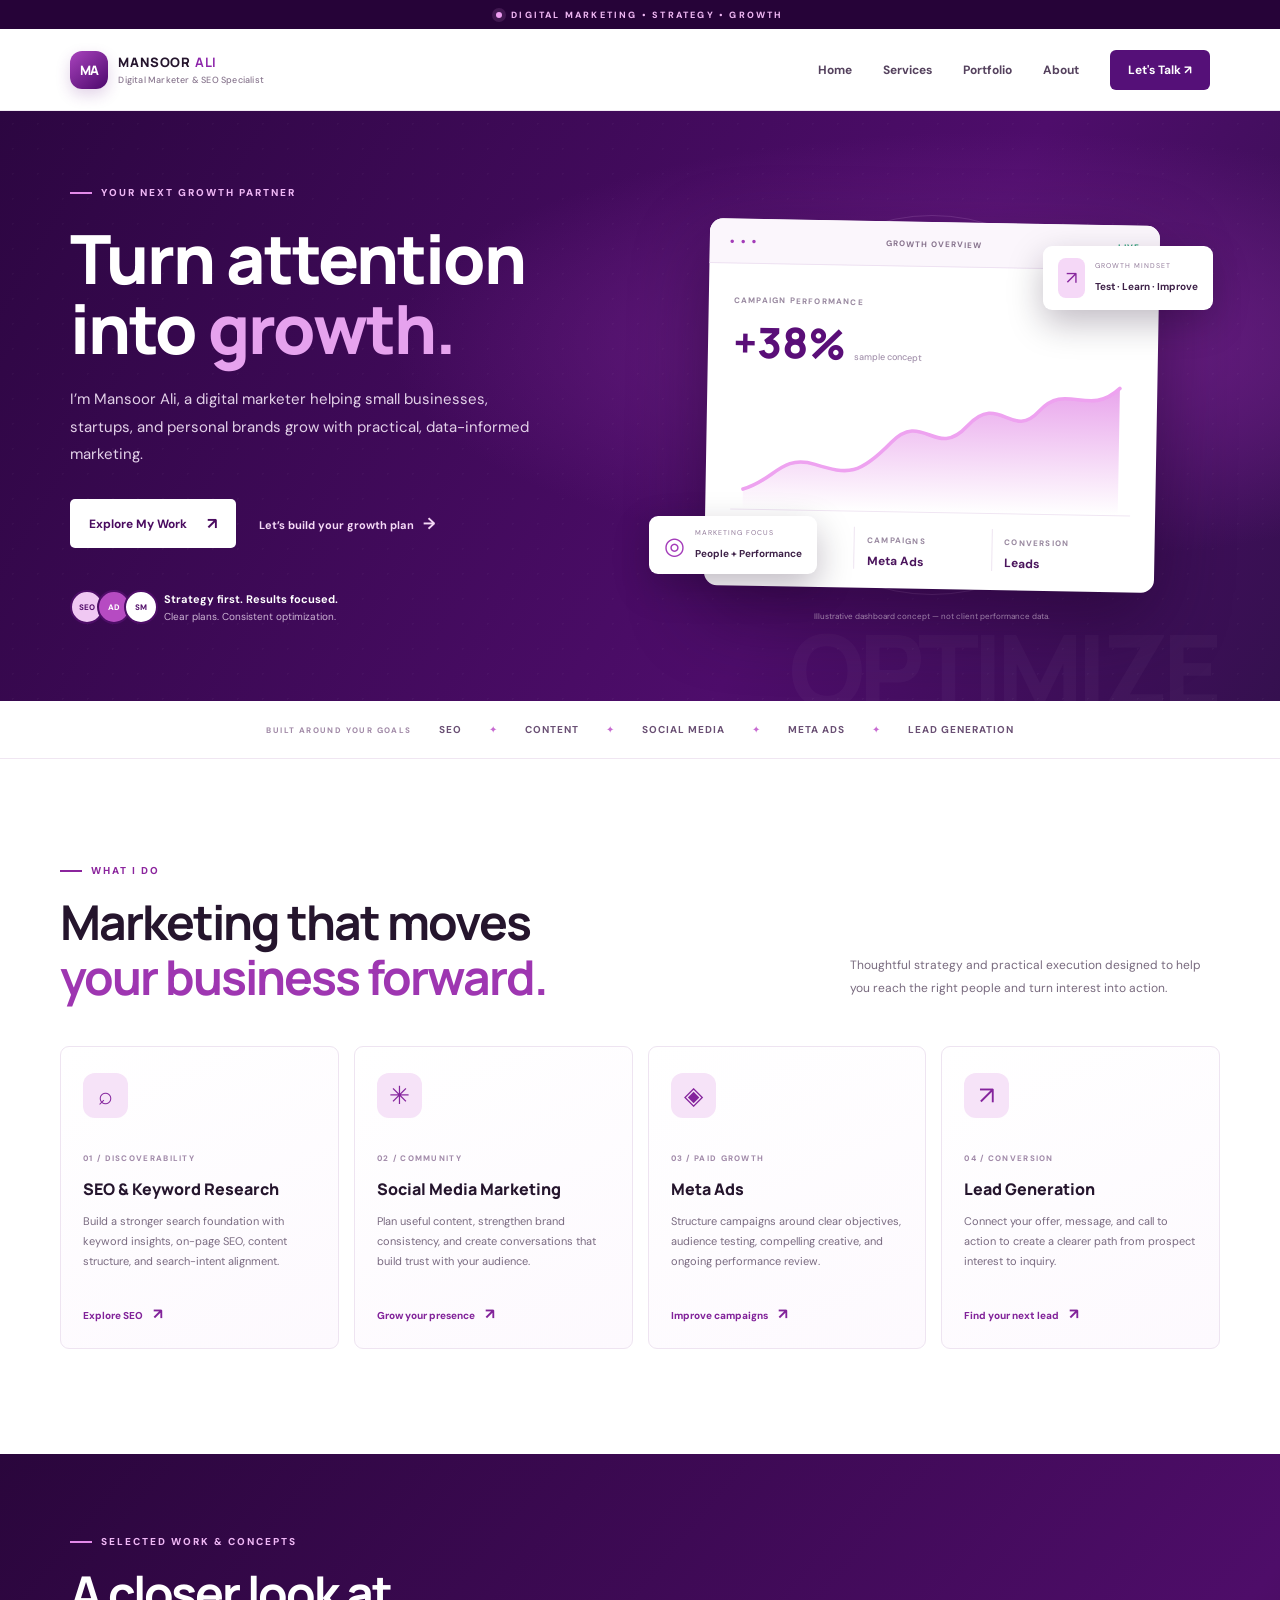
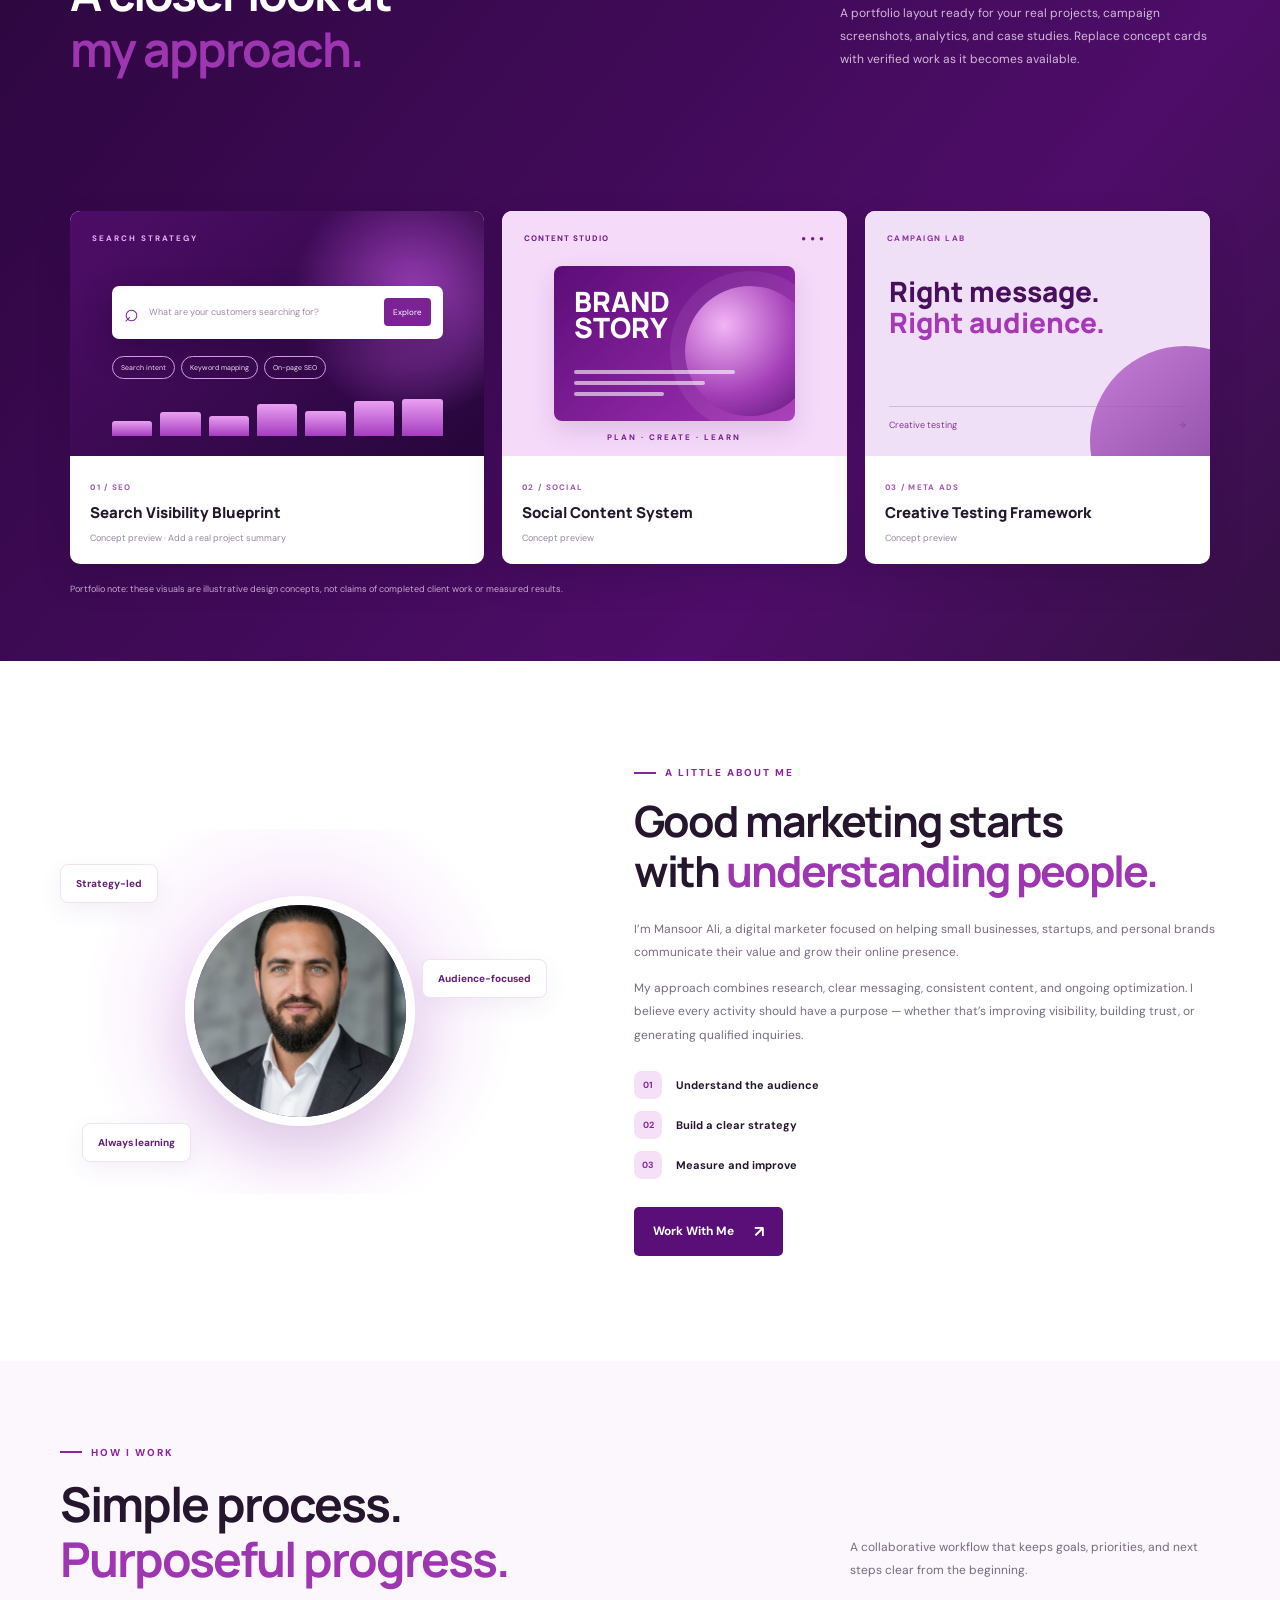
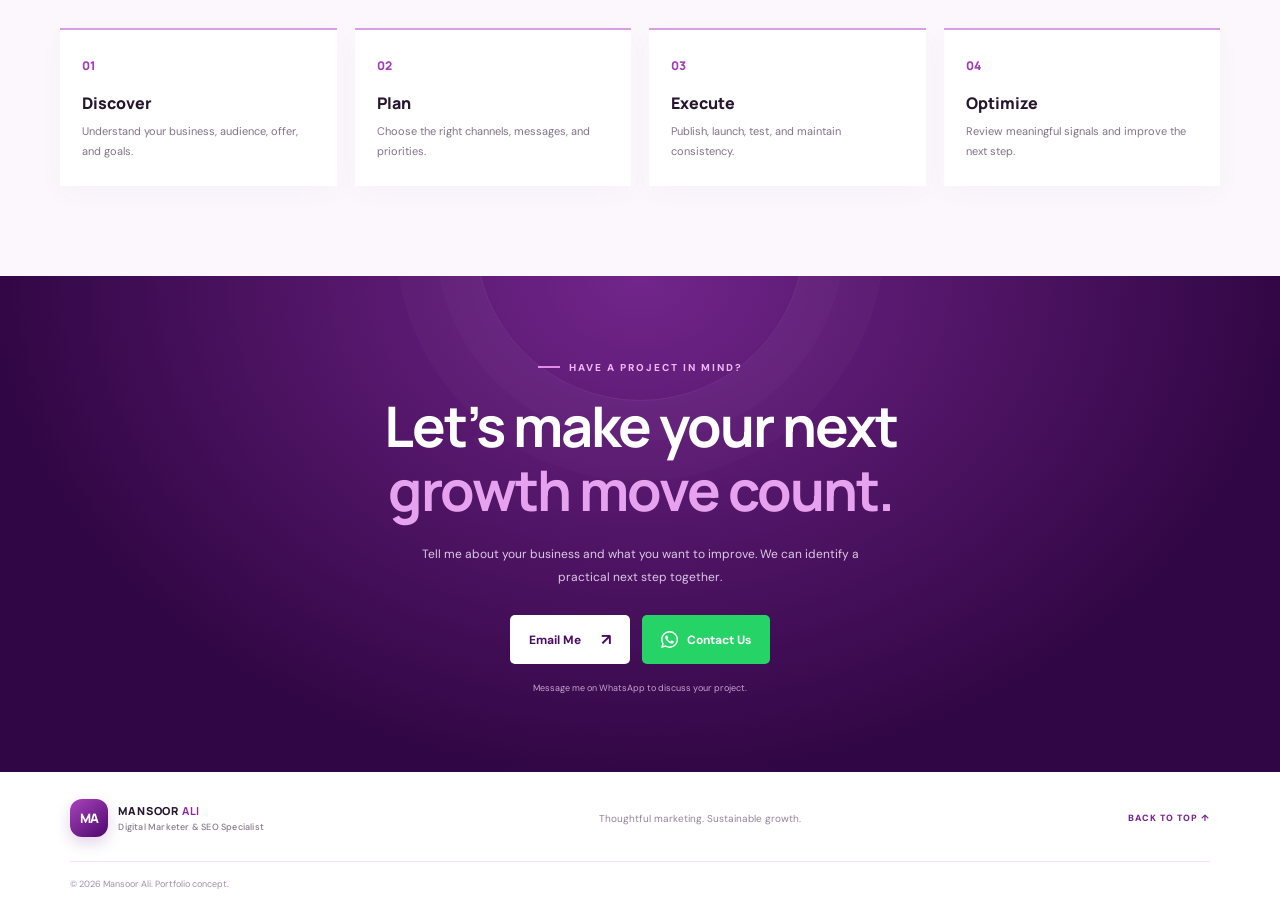
==== index.html @ 719b84e1 "first commit" ====
<!DOCTYPE html>
<html lang="en">
<head>
  <meta charset="UTF-8" />
  <meta name="viewport" content="width=device-width, initial-scale=1.0" />
  <meta name="description" content="Mansoor Ali — Digital Marketer specializing in SEO, social media marketing, Meta Ads, and lead generation." />
  <title>Mansoor Ali | Digital Marketing Portfolio</title>
  <link rel="preconnect" href="https://fonts.googleapis.com">
  <link rel="preconnect" href="https://fonts.gstatic.com" crossorigin>
  <link href="https://fonts.googleapis.com/css2?family=DM+Sans:wght@400;500;600;700;800&family=Manrope:wght@400;500;600;700;800&display=swap" rel="stylesheet">
  <link rel="stylesheet" href="style.css" />
</head>
<body>
  <div class="announcement"><span class="pulse"></span> DIGITAL MARKETING • STRATEGY • GROWTH</div>
  <header class="site-header">
    <a class="brand" href="#home" aria-label="Mansoor Ali home"><span class="brand-mark">MA</span><span>MANSOOR <b>ALI</b><small>Digital Marketer & SEO Specialist</small></span></a>
    <button class="menu-toggle" id="menuToggle" aria-label="Toggle navigation" aria-expanded="false">☰</button>
    <nav id="nav">
      <a href="#home">Home</a><a href="#services">Services</a><a href="#work">Portfolio</a><a href="#about">About</a><a class="nav-cta" href="#contact">Let's Talk ↗</a>
    </nav>
  </header>

  <main>
    <section class="hero" id="home">
      <div class="hero-copy">
        <div class="eyebrow"><span></span> YOUR NEXT GROWTH PARTNER</div>
        <h1>Turn attention<br>into <em>growth.</em></h1>
        <p class="hero-lead">I’m Mansoor Ali, a digital marketer helping small businesses, startups, and personal brands grow with practical, data-informed marketing.</p>
        <div class="hero-actions"><a class="button button-light" href="#work">Explore My Work <span>↗</span></a><a class="text-link" href="#contact">Let’s build your growth plan <span>→</span></a></div>
        <div class="hero-proof"><div class="avatar-stack"><span>SEO</span><span>AD</span><span>SM</span></div><p><b>Strategy first. Results focused.</b><small>Clear plans. Consistent optimization.</small></p></div>
      </div>
      <div class="hero-art" aria-label="Digital marketing growth dashboard illustration">
        <div class="orb orb-one"></div><div class="orb orb-two"></div>
        <div class="dashboard">
          <div class="dash-top"><span class="dots">● ● ●</span><span>GROWTH OVERVIEW</span><span class="live">● LIVE</span></div>
          <div class="dash-main"><small>CAMPAIGN PERFORMANCE</small><div class="metric">+<span id="growthNumber">38</span>% <span class="metric-caption">sample concept</span></div>
            <div class="chart"><svg viewBox="0 0 420 150" role="img" aria-label="Illustrative upward growth chart"><defs><linearGradient id="area" x1="0" y1="0" x2="0" y2="1"><stop offset="0%" stop-color="#d65bdc" stop-opacity=".55"/><stop offset="100%" stop-color="#d65bdc" stop-opacity="0"/></linearGradient></defs><path d="M0 128 C35 118 42 88 80 99 S130 110 165 73 S215 92 250 53 S300 69 330 35 S385 42 420 8 L420 150 L0 150 Z" fill="url(#area)"/><path d="M0 128 C35 118 42 88 80 99 S130 110 165 73 S215 92 250 53 S300 69 330 35 S385 42 420 8" fill="none" stroke="#eea2f0" stroke-width="4" stroke-linecap="round"/></svg></div>
            <div class="dash-stats"><div><small>SEARCH</small><b>SEO</b></div><div><small>CAMPAIGNS</small><b>Meta Ads</b></div><div><small>CONVERSION</small><b>Leads</b></div></div>
          </div>
        </div>
        <div class="floating-card card-top"><span class="float-icon">↗</span><span><small>GROWTH MINDSET</small><b>Test · Learn · Improve</b></span></div>
        <div class="floating-card card-bottom"><span class="ring">◎</span><span><small>MARKETING FOCUS</small><b>People + Performance</b></span></div>
        <div class="art-caption">Illustrative dashboard concept — not client performance data.</div>
      </div>
      <div class="hero-watermark">OPTIMIZE</div>
    </section>

    <section class="trust-strip"><span>BUILT AROUND YOUR GOALS</span><b>SEO</b><i>✦</i><b>CONTENT</b><i>✦</i><b>SOCIAL MEDIA</b><i>✦</i><b>META ADS</b><i>✦</i><b>LEAD GENERATION</b></section>

    <section class="section services-section" id="services">
      <div class="section-heading"><div><div class="eyebrow dark"><span></span> WHAT I DO</div><h2>Marketing that moves<br><em>your business forward.</em></h2></div><p>Thoughtful strategy and practical execution designed to help you reach the right people and turn interest into action.</p></div>
      <div class="service-grid">
        <article class="service-card"><div class="service-icon">⌕</div><span class="service-num">01 / DISCOVERABILITY</span><h3>SEO & Keyword Research</h3><p>Build a stronger search foundation with keyword insights, on-page SEO, content structure, and search-intent alignment.</p><a href="#contact">Explore SEO <span>↗</span></a></article>
        <article class="service-card"><div class="service-icon">✳</div><span class="service-num">02 / COMMUNITY</span><h3>Social Media Marketing</h3><p>Plan useful content, strengthen brand consistency, and create conversations that build trust with your audience.</p><a href="#contact">Grow your presence <span>↗</span></a></article>
        <article class="service-card"><div class="service-icon">◈</div><span class="service-num">03 / PAID GROWTH</span><h3>Meta Ads</h3><p>Structure campaigns around clear objectives, audience testing, compelling creative, and ongoing performance review.</p><a href="#contact">Improve campaigns <span>↗</span></a></article>
        <article class="service-card"><div class="service-icon">↗</div><span class="service-num">04 / CONVERSION</span><h3>Lead Generation</h3><p>Connect your offer, message, and call to action to create a clearer path from prospect interest to inquiry.</p><a href="#contact">Find your next lead <span>↗</span></a></article>
      </div>
    </section>

    <section class="work-section" id="work">
      <div class="section section-heading work-heading"><div><div class="eyebrow"><span></span> SELECTED WORK & CONCEPTS</div><h2>A closer look at<br><em>my approach.</em></h2></div><p>A portfolio layout ready for your real projects, campaign screenshots, analytics, and case studies. Replace concept cards with verified work as it becomes available.</p></div>
      <div class="portfolio-grid">
        <article class="project project-large"><div class="project-visual seo-visual"><div class="visual-label">SEARCH STRATEGY</div><div class="search-window"><span class="search-symbol">⌕</span><span>What are your customers searching for?</span><span class="search-btn">Explore</span></div><div class="keyword-pills"><span>Search intent</span><span>Keyword mapping</span><span>On-page SEO</span></div><div class="mini-bars"><i></i><i></i><i></i><i></i><i></i><i></i><i></i></div></div><div class="project-info"><div><span>01 / SEO</span><h3>Search Visibility Blueprint</h3></div><p>Concept preview · Add a real project summary</p></div></article>
        <article class="project"><div class="project-visual social-visual"><div class="social-head"><span>CONTENT STUDIO</span><span>● ● ●</span></div><div class="social-post"><div class="post-badge">BRAND<br>STORY</div><div class="post-lines"><i></i><i></i><i></i></div><div class="post-orb"></div></div><div class="social-foot">PLAN · CREATE · LEARN</div></div><div class="project-info"><div><span>02 / SOCIAL</span><h3>Social Content System</h3></div><p>Concept preview</p></div></article>
        <article class="project"><div class="project-visual ads-visual"><div class="ad-tag">CAMPAIGN LAB</div><div class="ad-copy">Right message.<br><em>Right audience.</em></div><div class="ad-bottom"><span>Creative testing</span><span>→</span></div><div class="ad-glow"></div></div><div class="project-info"><div><span>03 / META ADS</span><h3>Creative Testing Framework</h3></div><p>Concept preview</p></div></article>
      </div>
      <p class="disclaimer">Portfolio note: these visuals are illustrative design concepts, not claims of completed client work or measured results.</p>
    </section>

    <section class="about-section section" id="about">
      <div class="about-art"><div class="about-circle"><img src="mansoor-ali.jpg" alt="Mansoor Ali"></div><div class="about-tag tag-one">Strategy-led</div><div class="about-tag tag-two">Audience-focused</div><div class="about-tag tag-three">Always learning</div></div>
      <div class="about-copy"><div class="eyebrow dark"><span></span> A LITTLE ABOUT ME</div><h2>Good marketing starts<br>with <em>understanding people.</em></h2><p>I’m Mansoor Ali, a digital marketer focused on helping small businesses, startups, and personal brands communicate their value and grow their online presence.</p><p>My approach combines research, clear messaging, consistent content, and ongoing optimization. I believe every activity should have a purpose — whether that’s improving visibility, building trust, or generating qualified inquiries.</p><div class="values"><div><b>01</b><span>Understand the audience</span></div><div><b>02</b><span>Build a clear strategy</span></div><div><b>03</b><span>Measure and improve</span></div></div><a class="button button-purple" href="#contact">Work With Me <span>↗</span></a></div>
    </section>

    <section class="process-section">
      <div class="section"><div class="section-heading"><div><div class="eyebrow dark"><span></span> HOW I WORK</div><h2>Simple process.<br><em>Purposeful progress.</em></h2></div><p>A collaborative workflow that keeps goals, priorities, and next steps clear from the beginning.</p></div>
      <div class="process-grid"><div><span>01</span><h3>Discover</h3><p>Understand your business, audience, offer, and goals.</p></div><div><span>02</span><h3>Plan</h3><p>Choose the right channels, messages, and priorities.</p></div><div><span>03</span><h3>Execute</h3><p>Publish, launch, test, and maintain consistency.</p></div><div><span>04</span><h3>Optimize</h3><p>Review meaningful signals and improve the next step.</p></div></div></div>
    </section>

    <section class="cta-section" id="contact"><div class="cta-orb"></div><div class="eyebrow"><span></span> HAVE A PROJECT IN MIND?</div><h2>Let’s make your next<br><em>growth move count.</em></h2><p>Tell me about your business and what you want to improve. We can identify a practical next step together.</p><div class="cta-actions"><a class="button button-light" href="mailto:hello@example.com?subject=Digital%20Marketing%20Project">Email Me <span>↗</span></a><a class="button button-whatsapp" href="https://wa.me/923255636017" target="_blank" rel="noopener noreferrer"><svg aria-hidden="true" viewBox="0 0 24 24"><path d="M20.52 3.48A11.85 11.85 0 0 0 12.08 0C5.5 0 .14 5.35.14 11.93c0 2.1.55 4.15 1.59 5.96L.04 24l6.27-1.64a11.9 11.9 0 0 0 5.77 1.47h.01c6.58 0 11.94-5.35 11.94-11.93 0-3.19-1.24-6.19-3.51-8.42ZM12.08 21.8h-.01a9.87 9.87 0 0 1-5.03-1.38l-.36-.21-3.72.98.99-3.63-.24-.37a9.83 9.83 0 0 1-1.51-5.26c0-5.45 4.44-9.89 9.9-9.89 2.64 0 5.12 1.03 7 2.9a9.83 9.83 0 0 1 2.9 7c0 5.46-4.44 9.9-9.92 9.9Zm5.43-7.41c-.3-.15-1.76-.87-2.03-.97-.27-.1-.47-.15-.67.15-.2.3-.77.97-.94 1.17-.17.2-.35.22-.65.07-.3-.15-1.26-.46-2.4-1.47-.88-.78-1.48-1.75-1.65-2.05-.17-.3-.02-.46.13-.61.13-.13.3-.35.45-.52.15-.18.2-.3.3-.5.1-.2.05-.37-.02-.52-.07-.15-.67-1.62-.92-2.22-.24-.58-.49-.5-.67-.51h-.57c-.2 0-.52.07-.79.37-.27.3-1.04 1.02-1.04 2.49s1.07 2.89 1.22 3.09c.15.2 2.1 3.2 5.08 4.49.71.31 1.27.5 1.7.64.71.23 1.36.2 1.87.12.57-.09 1.76-.72 2.01-1.42.25-.7.25-1.3.17-1.42-.07-.12-.27-.2-.57-.35Z"/></svg>Contact Us</a></div><small class="email-note" id="emailNote">Message me on WhatsApp to discuss your project.</small></section>
  </main>
  <footer><a class="brand footer-brand" href="#home"><span class="brand-mark">MA</span><span>MANSOOR <b>ALI</b><small>Digital Marketer & SEO Specialist</small></span></a><p>Thoughtful marketing. Sustainable growth.</p><a href="#home" class="back-top">BACK TO TOP ↑</a><div class="copyright">© <span id="year"></span> Mansoor Ali. Portfolio concept.</div></footer>
  <script src="script.js"></script>
</body>
</html>
---- style.css ----
:root{--purple:#551078;--purple-deep:#300544;--purple-dark:#210332;--violet:#8d25aa;--pink:#f4c7f1;--lilac:#f8e9fb;--ink:#25152d;--muted:#786a7e;--white:#fff;--line:#eadfed;--max:1160px}
*{box-sizing:border-box}html{scroll-behavior:smooth;scroll-padding-top:90px}body{margin:0;font-family:"DM Sans",sans-serif;color:var(--ink);background:#fff}a{color:inherit;text-decoration:none}.announcement{height:29px;background:#260338;color:#efb7f3;text-align:center;font-size:9px;letter-spacing:2.2px;font-weight:800;display:flex;align-items:center;justify-content:center;gap:9px}.pulse{height:6px;width:6px;border-radius:50%;background:#ed9df1;box-shadow:0 0 0 4px #ed9df122}.site-header{height:82px;display:flex;align-items:center;justify-content:space-between;padding:0 max(calc((100% - var(--max))/2),5.5%);background:#fff;position:sticky;top:0;z-index:10;border-bottom:1px solid #f1eaf3}.brand{display:flex;align-items:center;gap:10px;font-family:Manrope,sans-serif;font-size:13px;letter-spacing:.8px;font-weight:800}.brand b{color:var(--violet)}.brand small{display:block;font-family:"DM Sans",sans-serif;font-size:9px;letter-spacing:.2px;color:#88768e;font-weight:500;margin-top:3px}.brand-mark{height:38px;width:38px;display:grid;place-items:center;color:#fff;border-radius:12px;background:linear-gradient(140deg,#a943bd,#4c086c);box-shadow:0 6px 15px #6e258b33;font-size:13px;letter-spacing:-1px}nav{display:flex;align-items:center;gap:31px;font-size:12px;font-weight:700;color:#55425e}nav a:hover{color:#9825b2}.nav-cta{background:var(--purple);color:#fff!important;padding:12px 18px;border-radius:6px}.menu-toggle{display:none;background:none;border:0;font-size:24px;color:var(--purple)}
.hero{min-height:590px;position:relative;overflow:hidden;display:grid;grid-template-columns:1fr 1fr;align-items:center;gap:30px;padding:70px max(calc((100% - var(--max))/2),5.5%) 72px;background:radial-gradient(ellipse at 78% 40%,#70218a 0,transparent 43%),linear-gradient(120deg,#2c0641,#4e0d6b 65%,#35104f);color:#fff}.hero:before{content:"";position:absolute;inset:0;background-image:radial-gradient(#ffffff15 1px,transparent 1px);background-size:25px 25px;opacity:.35;pointer-events:none}.hero-copy,.hero-art{position:relative;z-index:1}.eyebrow{font-size:10px;letter-spacing:2px;font-weight:800;display:flex;align-items:center;gap:9px;color:#efb7f5}.eyebrow>span{width:22px;height:2px;background:#e38ae9;display:inline-block}.eyebrow.dark{color:#8b259d}.eyebrow.dark>span{background:#8b259d}h1,h2,h3,p{margin-top:0}h1,h2{font-family:Manrope,sans-serif;letter-spacing:-2px}h1{font-size:clamp(48px,5.3vw,72px);line-height:1.03;margin:25px 0 22px;font-weight:800}h1 em,h2 em{font-style:normal;color:#e6a2ee} .hero-lead{max-width:480px;color:#e3d1e9;font-size:15px;line-height:1.85}.hero-actions{display:flex;align-items:center;gap:23px;margin-top:30px}.button{border:0;display:inline-flex;align-items:center;justify-content:center;gap:20px;padding:14px 19px;border-radius:5px;font:700 12px "DM Sans",sans-serif;cursor:pointer;transition:transform .2s,box-shadow .2s}.button:hover{transform:translateY(-2px);box-shadow:0 9px 22px #19032425}.button-light{background:#fff;color:#4a0c60}.button span{font-size:16px}.text-link{font-size:11px;color:#f4d9f6;font-weight:700}.text-link span{font-size:16px;margin-left:6px}.hero-proof{display:flex;align-items:center;gap:13px;margin-top:42px}.avatar-stack{display:flex}.avatar-stack span{display:grid;place-items:center;width:34px;height:34px;border-radius:50%;border:2px solid #4d0d67;margin-right:-7px;background:#f0c8f3;color:#54116b;font-size:8px;font-weight:800}.avatar-stack span:nth-child(2){background:#b64bc2;color:#fff}.avatar-stack span:nth-child(3){background:#fff;color:#54116b}.hero-proof p{margin:0;font-size:11px}.hero-proof small{display:block;color:#cdb4d4;font-size:10px;margin-top:4px}.hero-art{min-height:390px;display:flex;align-items:center;justify-content:center}.orb{position:absolute;border-radius:50%;border:1px solid #e8b1f22c}.orb-one{width:380px;height:380px}.orb-two{width:300px;height:300px}.dashboard{width:min(100%,450px);position:relative;z-index:2;background:#fff;color:var(--ink);border-radius:13px;overflow:hidden;box-shadow:0 28px 75px #17032277;transform:rotate(1deg)}.dash-top{display:flex;justify-content:space-between;align-items:center;padding:17px 20px;background:#fbf6fc;border-bottom:1px solid #eee2f2;font-size:8px;letter-spacing:1px;font-weight:800;color:#89758f}.dots{color:#a33cb8;letter-spacing:2px}.live{color:#219c72}.dash-main{padding:23px 25px 19px}.dash-main>small,.dash-stats small{font-size:8px;letter-spacing:1.2px;color:#9989a0;font-weight:800}.metric{font:800 42px Manrope,sans-serif;color:#5a0e78;margin-top:5px}.metric-caption{font:500 9px "DM Sans",sans-serif;color:#a392ac;letter-spacing:0}.chart{height:135px;margin-top:4px;border-bottom:1px solid #f0e6f3}.chart svg{width:100%;height:100%}.dash-stats{display:grid;grid-template-columns:repeat(3,1fr);gap:12px;margin-top:15px}.dash-stats div{border-right:1px solid #eee4f1}.dash-stats div:last-child{border:0}.dash-stats b{display:block;font-size:12px;margin-top:5px;color:#4b155d}.floating-card{position:absolute;z-index:3;display:flex;align-items:center;gap:10px;background:#fff;color:#3e2248;padding:12px 15px;border-radius:9px;box-shadow:0 13px 35px #17032244}.floating-card small{display:block;font-size:7px;letter-spacing:1px;color:#927b9a;margin-bottom:4px}.floating-card b{font-size:10px}.float-icon{background:#f5d8f7;color:#87269d;border-radius:8px;padding:8px;font-size:18px}.card-top{top:36px;right:-3px}.card-bottom{bottom:26px;left:-6px}.ring{font-size:24px;color:#a43cba}.art-caption{position:absolute;bottom:-21px;text-align:center;font-size:8px;color:#c8a8d1}.hero-watermark{position:absolute;bottom:-36px;right:5%;font:800 100px Manrope,sans-serif;color:#ffffff08;letter-spacing:-6px;pointer-events:none}
.trust-strip{display:flex;align-items:center;justify-content:center;gap:27px;flex-wrap:wrap;padding:22px 5%;background:#fff;border-bottom:1px solid #f0e6f2;color:#6a5074;font-size:10px;letter-spacing:1px}.trust-strip>span{color:#a28ba8;font-size:8px;font-weight:800;letter-spacing:1.4px}.trust-strip b{font-size:10px}.trust-strip i{font-style:normal;color:#c76bd1}
.section{max-width:var(--max);margin:auto;padding:100px 0}.services-section{padding-top:105px;padding-bottom:105px}.section-heading{display:flex;justify-content:space-between;align-items:flex-end;gap:35px;margin-bottom:42px}.section-heading h2,.about-copy h2,.cta-section h2{font-size:clamp(34px,4vw,48px);line-height:1.15;margin:17px 0 0}.section-heading h2 em,.about-copy h2 em{color:#9e36b1}.section-heading>p{max-width:370px;margin:0 0 5px;color:var(--muted);font-size:12px;line-height:1.9}.service-grid{display:grid;grid-template-columns:repeat(4,1fr);gap:15px}.service-card{padding:26px 22px 24px;border:1px solid #eee4f1;border-radius:9px;background:linear-gradient(155deg,#fff,#fdf9fe);transition:.25s}.service-card:hover{transform:translateY(-5px);box-shadow:0 18px 36px #4d0b6b12;border-color:#d9b2e3}.service-icon{height:45px;width:45px;border-radius:12px;display:grid;place-items:center;background:#f6e3f8;color:#85249d;font-size:25px;margin-bottom:27px}.service-num{font-size:8px;letter-spacing:1.3px;font-weight:800;color:#a18aa9}.service-card h3{font:800 16px Manrope,sans-serif;margin:12px 0}.service-card p{font-size:11px;line-height:1.8;color:#796a80;min-height:80px}.service-card a{font-size:10px;font-weight:800;color:#82239a}.service-card a span{margin-left:8px;font-size:15px}
.work-section{background:linear-gradient(130deg,#2a063c,#4e0d69 70%,#351044);color:#fff;padding:1px 5.5% 65px}.work-heading{max-width:var(--max);margin:0 auto 35px;padding-top:80px}.work-heading>p{color:#d1b9d9}.portfolio-grid{max-width:var(--max);margin:auto;display:grid;grid-template-columns:1.2fr 1fr 1fr;gap:18px}.project{background:#fff;border-radius:10px;overflow:hidden;color:var(--ink);box-shadow:0 15px 35px #17032225}.project-visual{height:245px;position:relative;overflow:hidden;padding:22px}.project-large .project-visual{height:245px}.seo-visual{background:radial-gradient(circle at 83% 35%,#9d40ba 0,transparent 32%),linear-gradient(140deg,#4e0d68,#26063a)}.visual-label{font-size:8px;letter-spacing:2px;color:#e5b0ef;font-weight:800}.search-window{position:absolute;left:10%;right:10%;top:75px;min-height:53px;background:#fff;border-radius:7px;display:flex;align-items:center;gap:10px;padding:0 12px;color:#9b8ba1;font-size:9px;box-shadow:0 12px 30px #1c032a55}.search-symbol{font-size:25px;color:#80269a}.search-btn{margin-left:auto;background:#7d2296;color:#fff;padding:9px;border-radius:4px;font-size:8px}.keyword-pills{display:flex;gap:6px;flex-wrap:wrap;position:absolute;left:10%;top:145px}.keyword-pills span{border:1px solid #d49be1;color:#f4d9f6;padding:6px 8px;border-radius:30px;font-size:7px}.mini-bars{position:absolute;bottom:20px;left:10%;right:10%;height:37px;display:flex;align-items:flex-end;gap:8px}.mini-bars i{flex:1;background:linear-gradient(#e9a0f1,#a63dc0);border-radius:3px 3px 0 0;height:40%}.mini-bars i:nth-child(2){height:65%}.mini-bars i:nth-child(3){height:53%}.mini-bars i:nth-child(4){height:85%}.mini-bars i:nth-child(5){height:67%}.mini-bars i:nth-child(6){height:95%}.mini-bars i:nth-child(7){height:100%}.social-visual{background:#f5dafa}.social-head{display:flex;justify-content:space-between;font-size:8px;letter-spacing:1px;color:#702084;font-weight:800}.social-post{position:absolute;left:15%;right:15%;top:55px;bottom:35px;border-radius:8px;background:linear-gradient(140deg,#5b0c78,#a332b6);overflow:hidden;box-shadow:0 10px 25px #5e1c7125}.post-badge{position:absolute;top:22px;left:20px;font:800 28px Manrope,sans-serif;line-height:.95;color:#fff;z-index:2}.post-lines{position:absolute;bottom:25px;left:20px;right:20px;z-index:2}.post-lines i{display:block;height:4px;background:#fff9;border-radius:5px;margin-top:7px;width:80%}.post-lines i:nth-child(2){width:65%}.post-lines i:nth-child(3){width:45%}.post-orb{position:absolute;right:-20px;top:20px;width:130px;height:130px;border-radius:50%;background:radial-gradient(circle at 30% 30%,#f2b5f5,#a33eb7 55%,#53106e);box-shadow:0 0 0 15px #ffffff12}.social-foot{position:absolute;bottom:14px;left:0;right:0;text-align:center;font-size:8px;letter-spacing:2px;color:#79218e;font-weight:800}.ads-visual{background:#f0e0f7}.ad-tag{font-size:8px;letter-spacing:1.5px;color:#8d319e;font-weight:800}.ad-copy{position:absolute;top:65px;left:24px;font:800 28px Manrope,sans-serif;line-height:1.1;color:#48105c;z-index:2}.ad-copy em{font-style:normal;color:#a637b7}.ad-bottom{position:absolute;left:24px;right:24px;bottom:25px;display:flex;justify-content:space-between;align-items:center;border-top:1px solid #d8b6e3;padding-top:12px;font-size:9px;color:#7c398a}.ad-glow{position:absolute;right:-70px;bottom:-80px;width:190px;height:190px;border-radius:50%;background:linear-gradient(140deg,#bd65d2,#591275);opacity:.8}.project-info{padding:18px 20px 20px}.project-info>div>span{font-size:8px;letter-spacing:1.3px;color:#a05ab0;font-weight:800}.project-info h3{font:800 15px Manrope,sans-serif;margin:7px 0 0}.project-info>p{font-size:9px;color:#98869e;margin:9px 0 0}.disclaimer{max-width:var(--max);margin:18px auto 0;color:#c8a8d1;font-size:9px;line-height:1.6}
.about-section{display:grid;grid-template-columns:.9fr 1.1fr;gap:95px;align-items:center;padding-top:105px;padding-bottom:105px}.about-art{min-height:365px;position:relative;display:grid;place-items:center;background:radial-gradient(circle,#f5d8fa 0,#fbf3fd 50%,transparent 72%)}.about-circle{height:230px;width:230px;border-radius:50%;background:linear-gradient(145deg,#a342bd,#3b0754);box-shadow:inset -14px -14px 30px #26043e66,0 25px 55px #55107828;display:flex;align-items:center;justify-content:center;flex-direction:column;color:#fff;border:9px solid #fff}.about-circle img{display:block;width:100%;height:100%;object-fit:cover;object-position:center 25%;border-radius:50%}.about-circle small{font-size:8px;letter-spacing:2px;color:#e9b8f0}.about-tag{position:absolute;background:#fff;border:1px solid #f0e1f3;border-radius:8px;padding:12px 15px;font-size:10px;font-weight:800;color:#652079;box-shadow:0 8px 24px #55107810}.tag-one{top:35px;left:0}.tag-two{right:-8px;top:130px}.tag-three{bottom:32px;left:22px}.about-copy h2{font-size:clamp(32px,3.5vw,43px);margin-bottom:23px}.about-copy p{font-size:12px;line-height:1.95;color:#796b80}.values{display:grid;gap:12px;margin:24px 0 28px}.values div{display:flex;align-items:center;gap:14px;font-size:11px;font-weight:700}.values b{display:grid;place-items:center;width:28px;height:28px;border-radius:8px;background:#f5e0f8;color:#86269d;font-size:9px}.button-purple{background:#5a0e78;color:#fff}
.process-section{background:#fcf7fd}.process-section .section{padding-top:85px;padding-bottom:90px}.process-grid{display:grid;grid-template-columns:repeat(4,1fr);gap:18px}.process-grid>div{padding:24px 22px;border-top:2px solid #d8a0e4;background:#fff;box-shadow:0 8px 24px #54116b08}.process-grid>div>span{font:800 12px Manrope,sans-serif;color:#a33bb8}.process-grid h3{font:800 16px Manrope,sans-serif;margin:17px 0 8px}.process-grid p{font-size:11px;line-height:1.8;color:#817287;margin:0}
.cta-section{position:relative;overflow:hidden;text-align:center;background:radial-gradient(ellipse at 50% 0%,#72258b,#310644 72%);color:#fff;padding:85px 20px 78px}.cta-section .eyebrow{justify-content:center}.cta-section h2{font-size:clamp(37px,4.5vw,56px);margin:20px 0}.cta-section p{max-width:475px;margin:0 auto;color:#ddc9e5;font-size:12px;line-height:1.9}.cta-actions{display:flex;justify-content:center;gap:12px;margin-top:27px}.button-outline{border:1px solid #d8a6e5;background:transparent;color:#fff}.button-whatsapp{background:#25d366;color:#fff;gap:9px}.button-whatsapp svg{width:17px;height:17px;fill:currentColor}.button-whatsapp:hover{box-shadow:0 9px 22px #128c4a55}.email-note{display:block;margin-top:18px;color:#c4a4d0;font-size:9px}.cta-orb{position:absolute;width:330px;height:330px;border:1px solid #ffffff15;border-radius:50%;top:-205px;left:calc(50% - 165px);box-shadow:0 0 0 40px #ffffff05,0 0 0 80px #ffffff04}
footer{display:grid;grid-template-columns:1fr 1fr auto;gap:20px;align-items:center;padding:27px max(calc((100% - var(--max))/2),5.5%) 18px;background:#fff}.footer-brand{font-size:11px}footer>p{font-size:10px;color:#95839b;margin:0} .back-top{font-size:9px;letter-spacing:1px;font-weight:800;color:#76218e}.copyright{grid-column:1/-1;border-top:1px solid #f0e6f2;padding-top:16px;margin-top:4px;color:#a18fa7;font-size:9px}
@media(max-width:1200px){.section{margin-left:5.5%;margin-right:5.5%}.about-section{gap:55px}.service-grid{grid-template-columns:repeat(2,1fr)}.service-card p{min-height:unset}}
@media(max-width:760px){.site-header{height:72px;padding:0 5%}.menu-toggle{display:block}nav{display:none;position:absolute;top:71px;left:0;right:0;background:#fff;padding:20px 6%;box-shadow:0 15px 20px #30054412;align-items:stretch;gap:18px;flex-direction:column}nav.open{display:flex}.nav-cta{text-align:center}.hero{grid-template-columns:1fr;padding:62px 6% 70px;gap:30px}.hero-copy{max-width:600px}h1{font-size:58px}.hero-art{min-height:340px;margin:0 5px}.dashboard{width:94%}.card-top{right:-5px;top:14px}.card-bottom{left:-5px;bottom:13px}.orb-one{width:320px;height:320px}.orb-two{width:250px;height:250px}.trust-strip{gap:13px;padding:19px 4%}.trust-strip>span{width:100%;text-align:center}.section{padding:70px 0;margin-left:6%;margin-right:6%}.section-heading{align-items:flex-start;flex-direction:column;gap:18px}.section-heading h2,.about-copy h2{font-size:36px}.service-grid{grid-template-columns:1fr 1fr;gap:10px}.service-card{padding:20px 16px}.service-card h3{font-size:14px}.service-card p{font-size:10px}.work-section{padding-left:6%;padding-right:6%}.work-heading{padding-top:70px}.portfolio-grid{grid-template-columns:1fr;max-width:500px}.project-visual,.project-large .project-visual{height:240px}.about-section{grid-template-columns:1fr;gap:25px}.about-art{min-height:330px}.about-copy{padding-bottom:8px}.process-section .section{padding:70px 0}.process-grid{grid-template-columns:1fr 1fr}.cta-section{padding:70px 6%}footer{grid-template-columns:1fr auto;padding:25px 6%}footer>p{grid-column:1/-1;grid-row:2}.back-top{grid-column:2;grid-row:1}.copyright{grid-column:1/-1}}
@media(max-width:430px){.hero-actions{align-items:flex-start;flex-direction:column;gap:16px}.hero-proof{margin-top:30px}.hero-art{min-height:300px}.dashboard{width:100%}.dash-main{padding:17px}.metric{font-size:34px}.chart{height:100px}.floating-card{padding:9px 10px}.floating-card b{font-size:9px}.card-bottom{bottom:4px}.art-caption{font-size:7px}.trust-strip b{font-size:8px}.service-grid{grid-template-columns:1fr}.service-card p{min-height:unset}.service-icon{margin-bottom:18px}.process-grid{grid-template-columns:1fr}.cta-actions{flex-direction:column;align-items:center}.cta-actions .button{width:180px}.about-circle{width:200px;height:200px}.tag-two{right:0}.tag-one{left:0}}
@media(prefers-reduced-motion:reduce){html{scroll-behavior:auto}*,*:before,*:after{transition:none!important}}
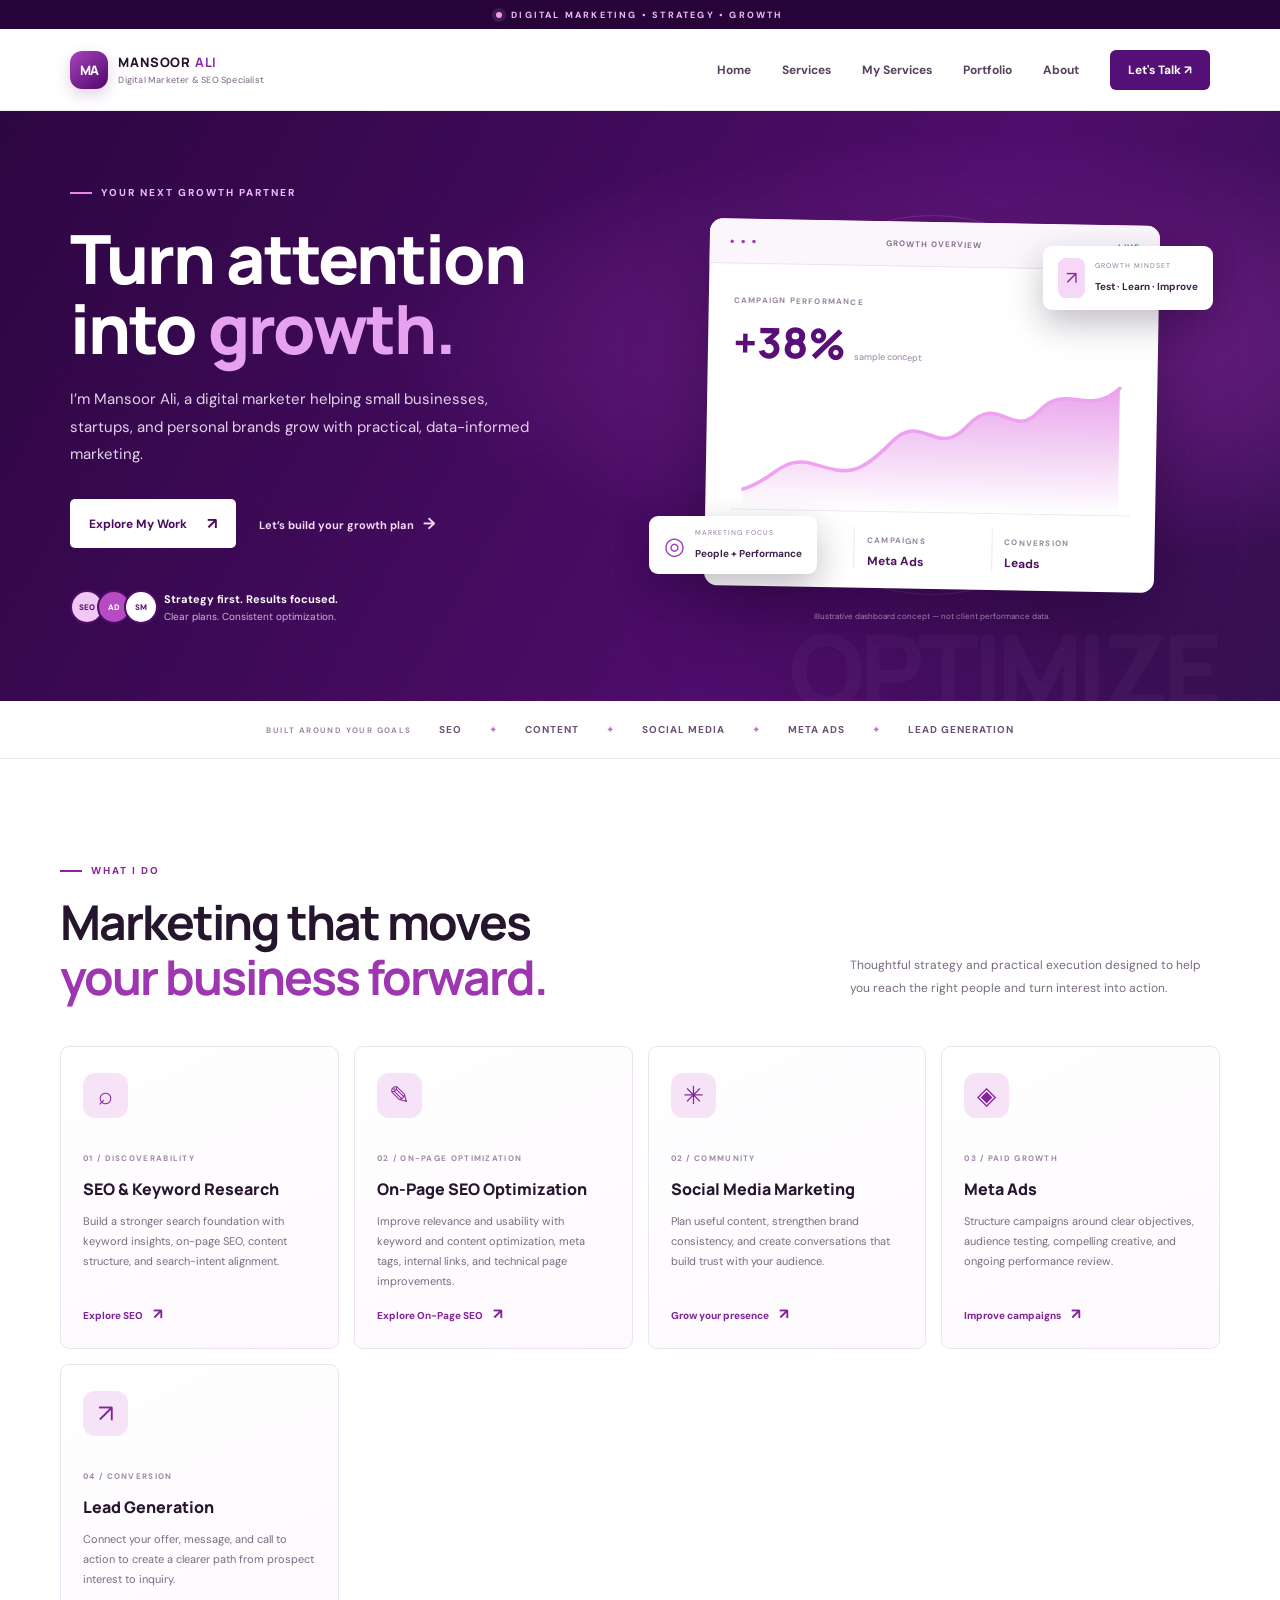
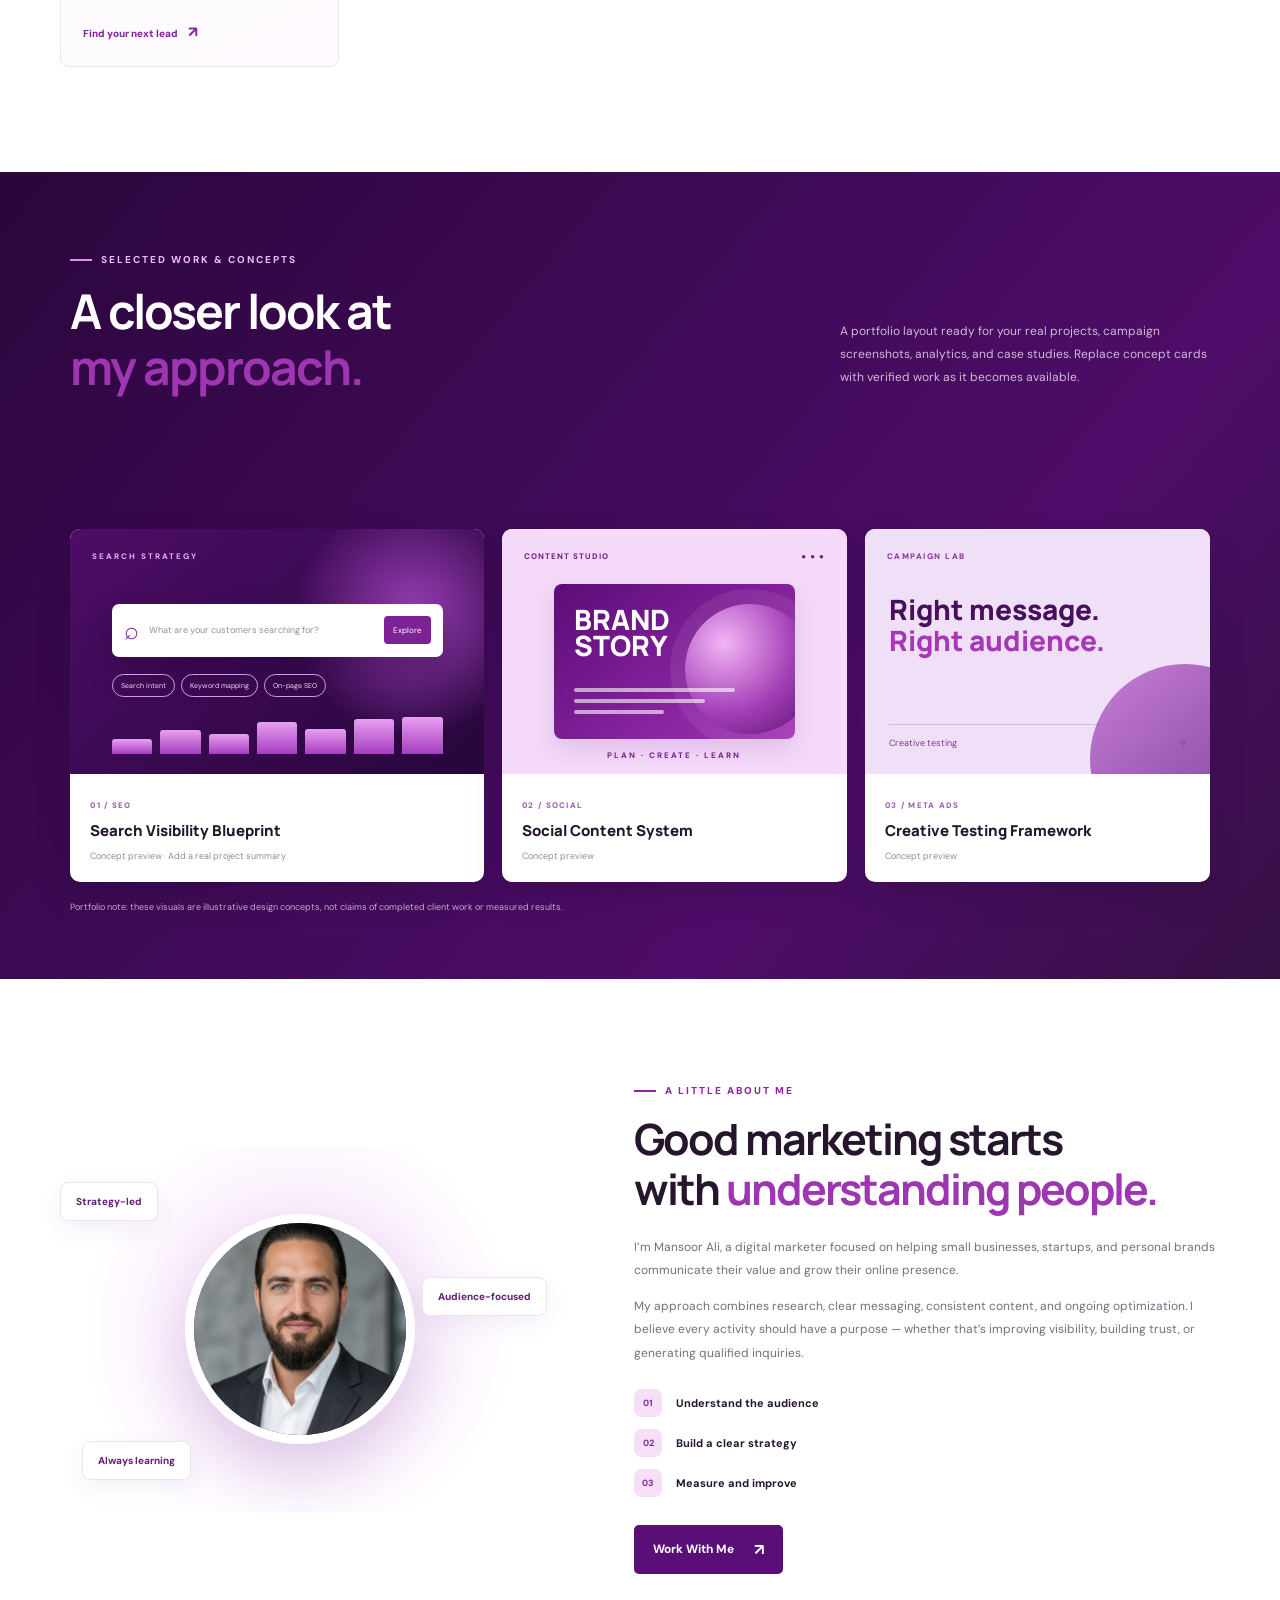
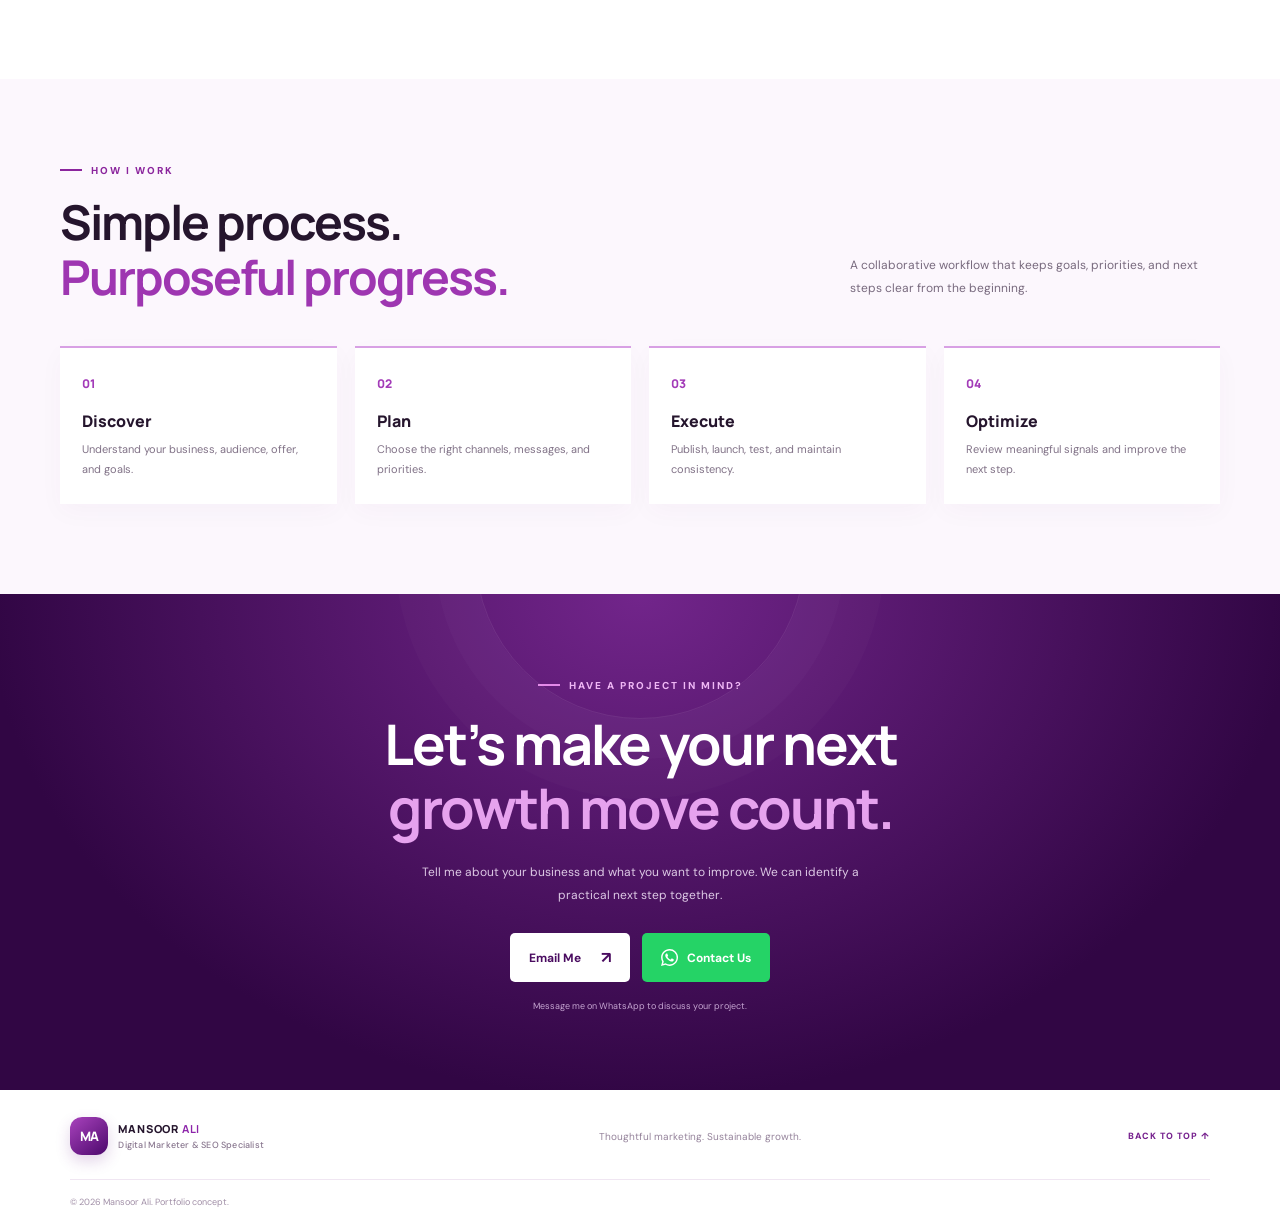
==== commit 298ec3f5: "Add detailed SEO services page" ====
--- a/index.html
+++ b/index.html
@@ -16,7 +16,7 @@
     <a class="brand" href="#home" aria-label="Mansoor Ali home"><span class="brand-mark">MA</span><span>MANSOOR <b>ALI</b><small>Digital Marketer & SEO Specialist</small></span></a>
     <button class="menu-toggle" id="menuToggle" aria-label="Toggle navigation" aria-expanded="false">☰</button>
     <nav id="nav">
-      <a href="#home">Home</a><a href="#services">Services</a><a href="#work">Portfolio</a><a href="#about">About</a><a class="nav-cta" href="#contact">Let's Talk ↗</a>
+      <a href="#home">Home</a><a href="#services">Services</a><a href="my-services.html">My Services</a><a href="#work">Portfolio</a><a href="#about">About</a><a class="nav-cta" href="#contact">Let's Talk ↗</a>
     </nav>
   </header>
 
@@ -50,7 +50,7 @@
     <section class="section services-section" id="services">
       <div class="section-heading"><div><div class="eyebrow dark"><span></span> WHAT I DO</div><h2>Marketing that moves<br><em>your business forward.</em></h2></div><p>Thoughtful strategy and practical execution designed to help you reach the right people and turn interest into action.</p></div>
       <div class="service-grid">
-        <article class="service-card"><div class="service-icon">⌕</div><span class="service-num">01 / DISCOVERABILITY</span><h3>SEO & Keyword Research</h3><p>Build a stronger search foundation with keyword insights, on-page SEO, content structure, and search-intent alignment.</p><a href="#contact">Explore SEO <span>↗</span></a></article>
+        <article class="service-card"><div class="service-icon">⌕</div><span class="service-num">01 / DISCOVERABILITY</span><h3>SEO & Keyword Research</h3><p>Build a stronger search foundation with keyword insights, on-page SEO, content structure, and search-intent alignment.</p><a href="my-services.html">Explore SEO <span>↗</span></a></article><article class="service-card"><div class="service-icon">✎</div><span class="service-num">02 / ON-PAGE OPTIMIZATION</span><h3>On-Page SEO Optimization</h3><p>Improve relevance and usability with keyword and content optimization, meta tags, internal links, and technical page improvements.</p><a href="my-services.html">Explore On-Page SEO <span>↗</span></a></article>
         <article class="service-card"><div class="service-icon">✳</div><span class="service-num">02 / COMMUNITY</span><h3>Social Media Marketing</h3><p>Plan useful content, strengthen brand consistency, and create conversations that build trust with your audience.</p><a href="#contact">Grow your presence <span>↗</span></a></article>
         <article class="service-card"><div class="service-icon">◈</div><span class="service-num">03 / PAID GROWTH</span><h3>Meta Ads</h3><p>Structure campaigns around clear objectives, audience testing, compelling creative, and ongoing performance review.</p><a href="#contact">Improve campaigns <span>↗</span></a></article>
         <article class="service-card"><div class="service-icon">↗</div><span class="service-num">04 / CONVERSION</span><h3>Lead Generation</h3><p>Connect your offer, message, and call to action to create a clearer path from prospect interest to inquiry.</p><a href="#contact">Find your next lead <span>↗</span></a></article>
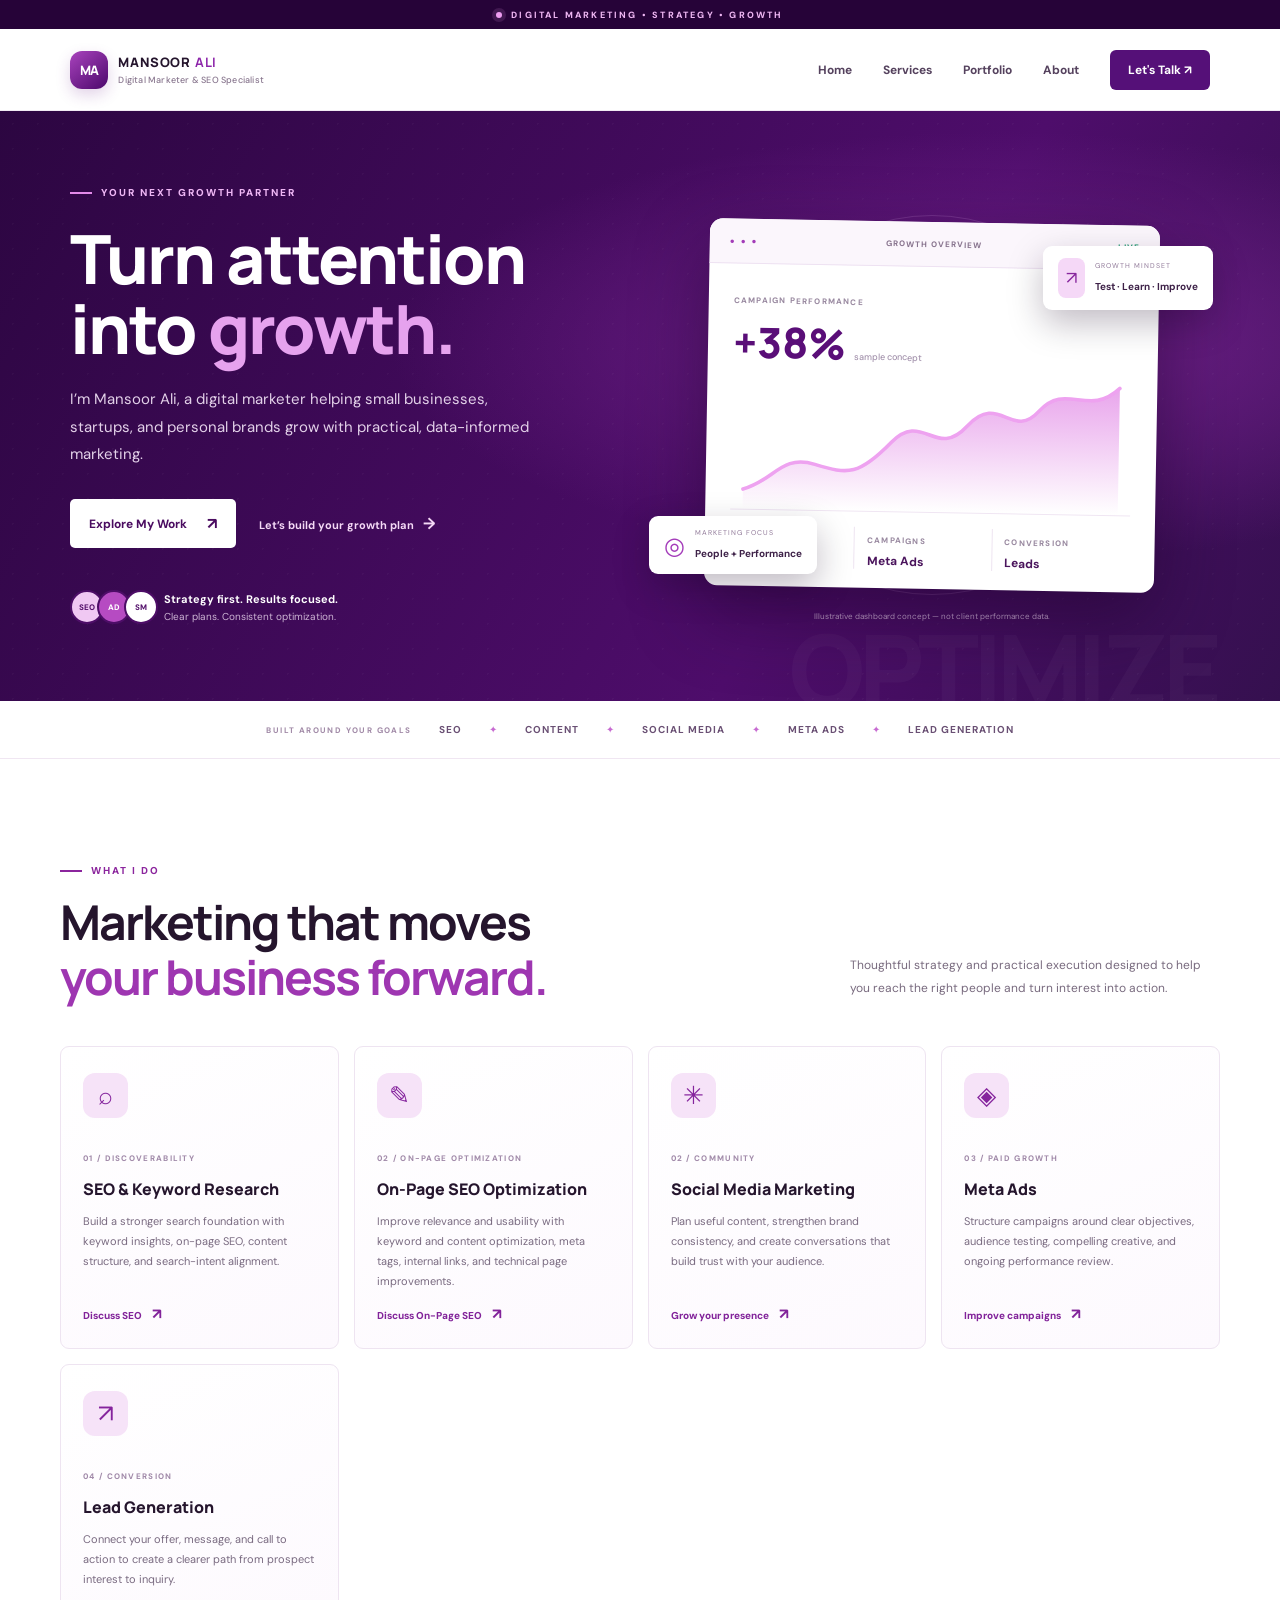
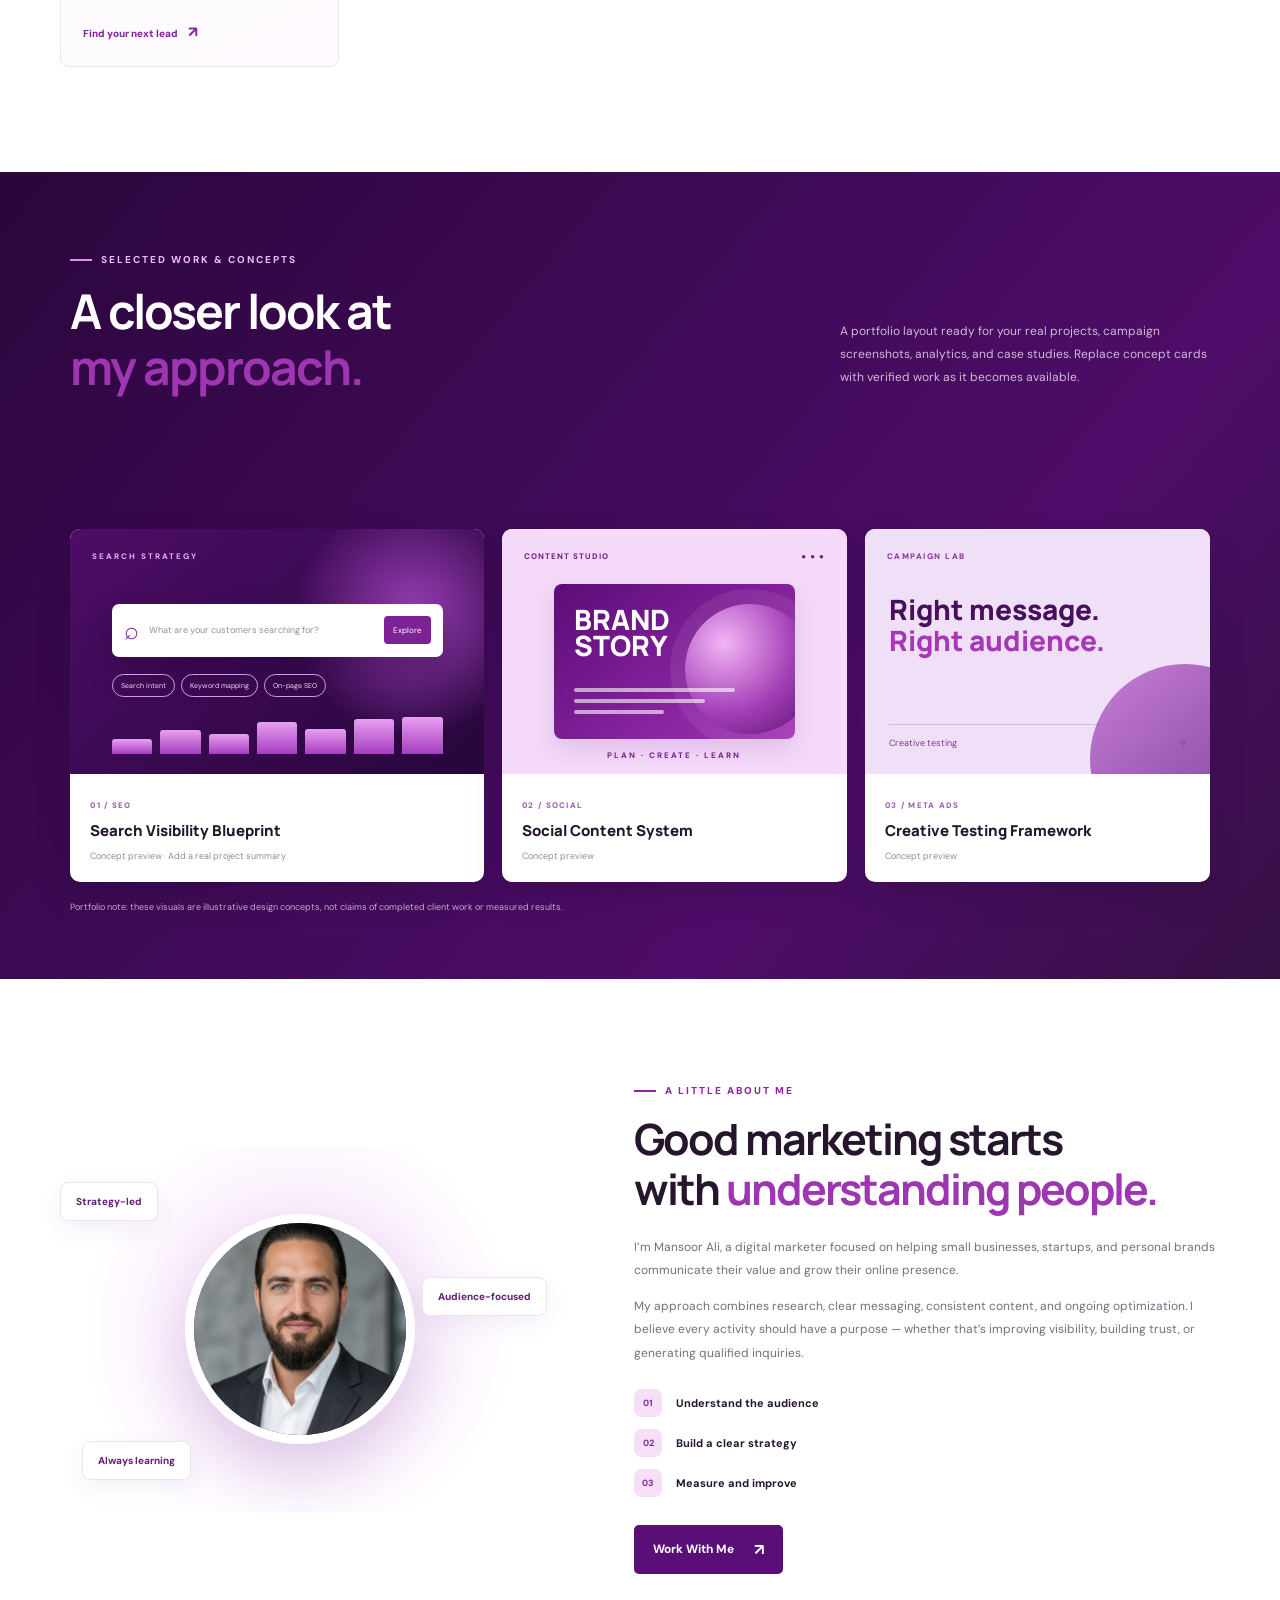
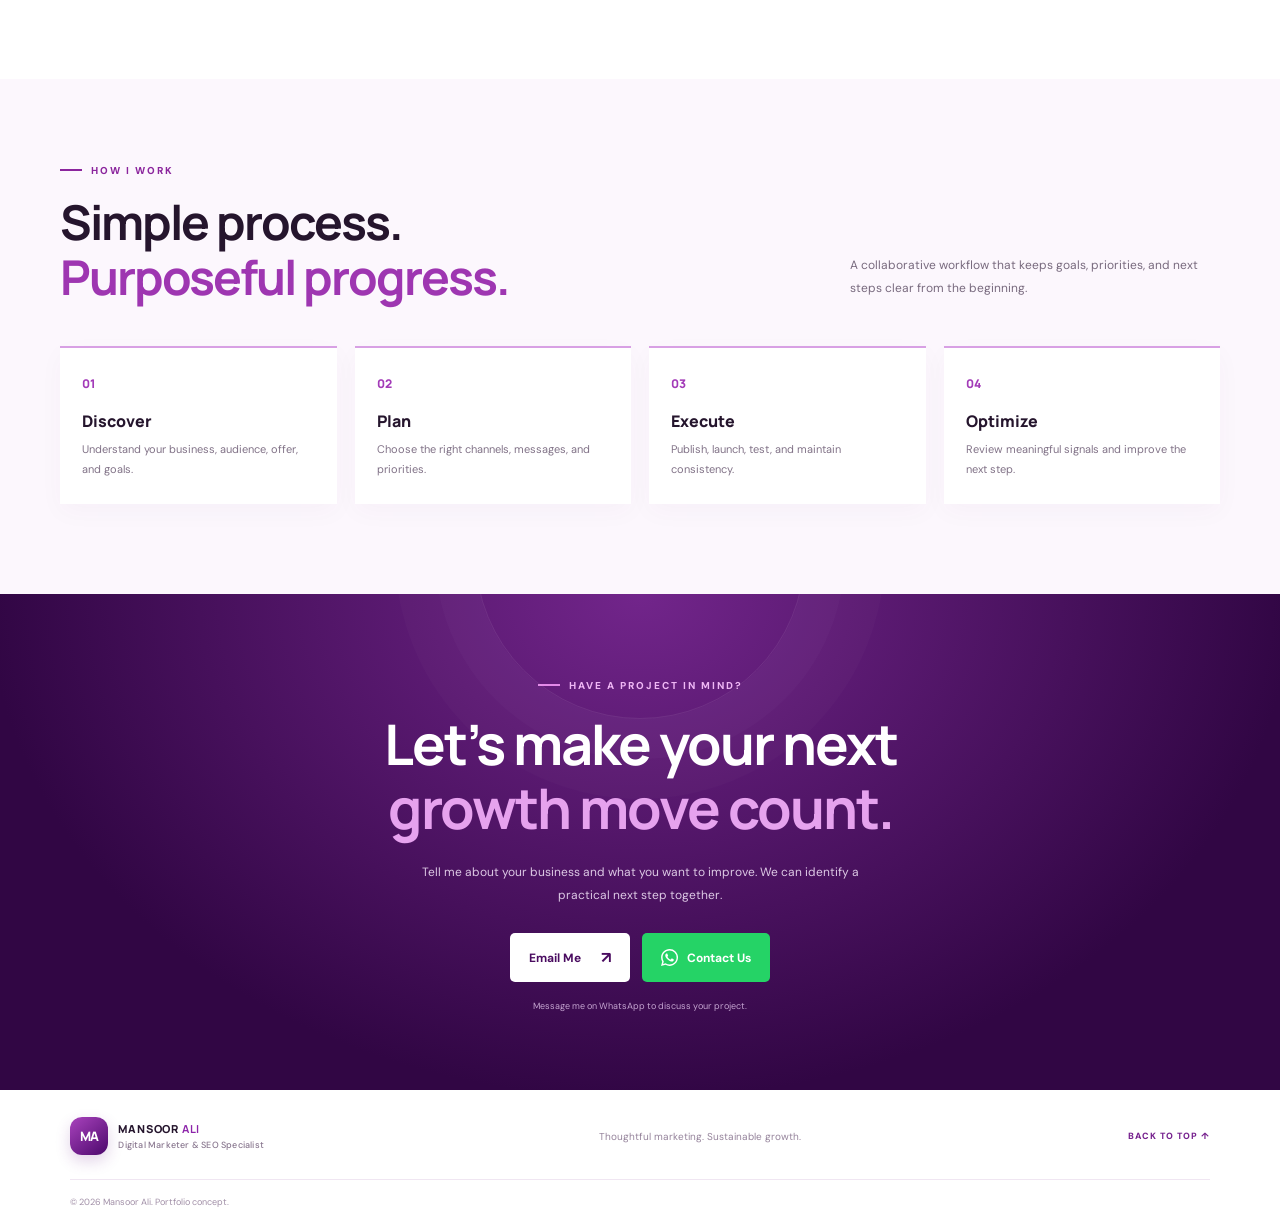
==== commit bd8c0de4: "Remove My Services page" ====
--- a/index.html
+++ b/index.html
@@ -16,7 +16,7 @@
     <a class="brand" href="#home" aria-label="Mansoor Ali home"><span class="brand-mark">MA</span><span>MANSOOR <b>ALI</b><small>Digital Marketer & SEO Specialist</small></span></a>
     <button class="menu-toggle" id="menuToggle" aria-label="Toggle navigation" aria-expanded="false">☰</button>
     <nav id="nav">
-      <a href="#home">Home</a><a href="#services">Services</a><a href="my-services.html">My Services</a><a href="#work">Portfolio</a><a href="#about">About</a><a class="nav-cta" href="#contact">Let's Talk ↗</a>
+      <a href="#home">Home</a><a href="#services">Services</a><a href="#work">Portfolio</a><a href="#about">About</a><a class="nav-cta" href="#contact">Let's Talk ↗</a>
     </nav>
   </header>
 
@@ -50,7 +50,7 @@
     <section class="section services-section" id="services">
       <div class="section-heading"><div><div class="eyebrow dark"><span></span> WHAT I DO</div><h2>Marketing that moves<br><em>your business forward.</em></h2></div><p>Thoughtful strategy and practical execution designed to help you reach the right people and turn interest into action.</p></div>
       <div class="service-grid">
-        <article class="service-card"><div class="service-icon">⌕</div><span class="service-num">01 / DISCOVERABILITY</span><h3>SEO & Keyword Research</h3><p>Build a stronger search foundation with keyword insights, on-page SEO, content structure, and search-intent alignment.</p><a href="my-services.html">Explore SEO <span>↗</span></a></article><article class="service-card"><div class="service-icon">✎</div><span class="service-num">02 / ON-PAGE OPTIMIZATION</span><h3>On-Page SEO Optimization</h3><p>Improve relevance and usability with keyword and content optimization, meta tags, internal links, and technical page improvements.</p><a href="my-services.html">Explore On-Page SEO <span>↗</span></a></article>
+        <article class="service-card"><div class="service-icon">⌕</div><span class="service-num">01 / DISCOVERABILITY</span><h3>SEO & Keyword Research</h3><p>Build a stronger search foundation with keyword insights, on-page SEO, content structure, and search-intent alignment.</p><a href="#contact">Discuss SEO <span>↗</span></a></article><article class="service-card"><div class="service-icon">✎</div><span class="service-num">02 / ON-PAGE OPTIMIZATION</span><h3>On-Page SEO Optimization</h3><p>Improve relevance and usability with keyword and content optimization, meta tags, internal links, and technical page improvements.</p><a href="#contact">Discuss On-Page SEO <span>↗</span></a></article>
         <article class="service-card"><div class="service-icon">✳</div><span class="service-num">02 / COMMUNITY</span><h3>Social Media Marketing</h3><p>Plan useful content, strengthen brand consistency, and create conversations that build trust with your audience.</p><a href="#contact">Grow your presence <span>↗</span></a></article>
         <article class="service-card"><div class="service-icon">◈</div><span class="service-num">03 / PAID GROWTH</span><h3>Meta Ads</h3><p>Structure campaigns around clear objectives, audience testing, compelling creative, and ongoing performance review.</p><a href="#contact">Improve campaigns <span>↗</span></a></article>
         <article class="service-card"><div class="service-icon">↗</div><span class="service-num">04 / CONVERSION</span><h3>Lead Generation</h3><p>Connect your offer, message, and call to action to create a clearer path from prospect interest to inquiry.</p><a href="#contact">Find your next lead <span>↗</span></a></article>
